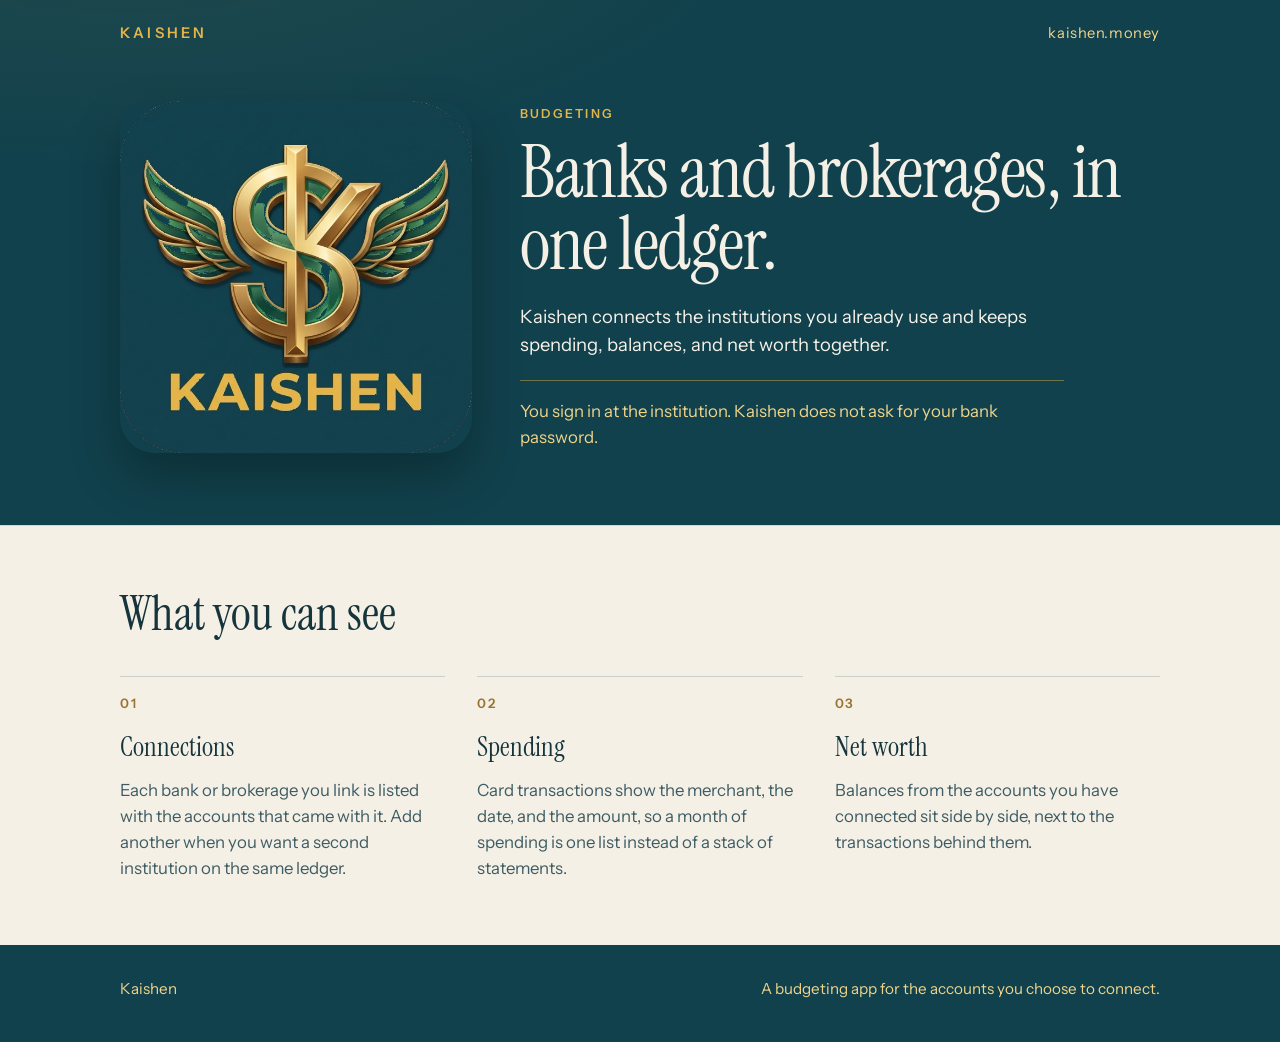
==== index.html @ 2307e4f7 "Add the public Kaishen page for kaishen.money. Co-authored-by: Cursor <cursoragent@cursor.com>" ====
<!DOCTYPE html>
<html lang="en">
  <head>
    <meta charset="utf-8" />
    <meta name="viewport" content="width=device-width, initial-scale=1" />
    <title>Kaishen</title>
    <meta
      name="description"
      content="Kaishen is a budgeting app for banks and brokerages. Connect an institution and see spending, balances, and net worth in one place."
    />
    <meta name="theme-color" content="#11414c" />
    <link rel="icon" href="favicon.png" type="image/png" />
    <link rel="apple-touch-icon" href="apple-touch-icon.png" />
    <link rel="preconnect" href="https://fonts.googleapis.com" />
    <link rel="preconnect" href="https://fonts.gstatic.com" crossorigin />
    <link
      href="https://fonts.googleapis.com/css2?family=Instrument+Sans:ital,wght@0,400;0,500;0,600;1,400&family=Instrument+Serif:ital@0;1&display=swap"
      rel="stylesheet"
    />
    <link rel="stylesheet" href="styles.css" />
  </head>
  <body>
    <header class="top">
      <a class="wordmark" href="/">Kaishen</a>
      <span class="domain">kaishen.money</span>
    </header>

    <main>
      <section class="hero">
        <img
          class="mark"
          src="icon.png"
          width="640"
          height="640"
          alt="Kaishen icon: a gold winged dollar sign on deep teal"
        />
        <div class="hero-copy">
          <p class="eyebrow">Budgeting</p>
          <h1>Banks and brokerages, in one ledger.</h1>
          <p class="lead">
            Kaishen connects the institutions you already use and keeps spending,
            balances, and net worth together.
          </p>
          <p class="note">
            You sign in at the institution. Kaishen does not ask for your bank password.
          </p>
        </div>
      </section>

      <section class="sheet" aria-labelledby="see-heading">
        <h2 id="see-heading">What you can see</h2>
        <ol class="features">
          <li>
            <h3>Connections</h3>
            <p>
              Each bank or brokerage you link is listed with the accounts that came
              with it. Add another when you want a second institution on the same ledger.
            </p>
          </li>
          <li>
            <h3>Spending</h3>
            <p>
              Card transactions show the merchant, the date, and the amount, so a
              month of spending is one list instead of a stack of statements.
            </p>
          </li>
          <li>
            <h3>Net worth</h3>
            <p>
              Balances from the accounts you have connected sit side by side, next
              to the transactions behind them.
            </p>
          </li>
        </ol>
      </section>
    </main>

    <footer>
      <p>Kaishen</p>
      <p>A budgeting app for the accounts you choose to connect.</p>
    </footer>
  </body>
</html>
---- styles.css ----
:root {
  --teal: #11414c;
  --teal-deep: #0c333c;
  --gold: #e3b44a;
  --gold-soft: #f0d48a;
  --ivory: #f4f0e6;
  --ink: #16343c;
  --muted: #3e5c64;
  --line: rgba(227, 180, 74, 0.45);
  --serif: "Instrument Serif", "Iowan Old Style", Palatino, serif;
  --sans: "Instrument Sans", "Avenir Next", "Segoe UI", sans-serif;
}

* {
  box-sizing: border-box;
}

html {
  background: var(--teal);
}

body {
  margin: 0;
  min-height: 100%;
  color: var(--ivory);
  background:
    radial-gradient(1200px 500px at 10% -10%, rgba(227, 180, 74, 0.08), transparent 55%),
    var(--teal);
  font-family: var(--sans);
  font-size: 1.05rem;
  line-height: 1.55;
}

a {
  color: inherit;
  text-decoration-thickness: 1px;
  text-underline-offset: 0.2em;
}

.top {
  display: flex;
  justify-content: space-between;
  align-items: baseline;
  gap: 1rem;
  max-width: 68rem;
  margin: 0 auto;
  padding: 1.4rem 1.5rem 0;
}

.wordmark {
  font-family: var(--sans);
  font-weight: 600;
  letter-spacing: 0.22em;
  text-transform: uppercase;
  text-decoration: none;
  color: var(--gold);
  font-size: 0.92rem;
}

.domain {
  color: var(--gold-soft);
  letter-spacing: 0.04em;
  font-size: 0.92rem;
}

.hero {
  display: grid;
  grid-template-columns: minmax(12rem, 22rem) 1fr;
  gap: 3rem;
  align-items: center;
  max-width: 68rem;
  margin: 0 auto;
  padding: 3.5rem 1.5rem 4.5rem;
}

.mark {
  width: min(100%, 22rem);
  height: auto;
  border-radius: 2.2rem;
  display: block;
  box-shadow: 0 24px 50px rgba(0, 0, 0, 0.28);
}

.eyebrow {
  margin: 0 0 0.8rem;
  color: var(--gold);
  letter-spacing: 0.18em;
  text-transform: uppercase;
  font-size: 0.78rem;
  font-weight: 600;
}

h1 {
  margin: 0;
  font-family: var(--serif);
  font-weight: 400;
  font-size: clamp(2.6rem, 6vw, 4.6rem);
  line-height: 0.98;
  letter-spacing: -0.02em;
}

.lead {
  max-width: 36rem;
  margin: 1.4rem 0 0;
  font-size: 1.15rem;
  color: #f7f3ea;
}

.note {
  max-width: 34rem;
  margin: 1.25rem 0 0;
  padding-top: 1.1rem;
  border-top: 1px solid var(--line);
  color: var(--gold-soft);
}

.sheet {
  background: var(--ivory);
  color: var(--ink);
  border-top: 1px solid var(--line);
}

.sheet h2 {
  max-width: 68rem;
  margin: 0 auto;
  padding: 3.2rem 1.5rem 0;
  font-family: var(--serif);
  font-weight: 400;
  font-size: clamp(2rem, 4vw, 3rem);
}

.features {
  list-style: none;
  margin: 0 auto;
  padding: 1.5rem 1.5rem 4rem;
  max-width: 68rem;
  display: grid;
  grid-template-columns: repeat(3, 1fr);
  gap: 2rem;
  counter-reset: feature;
}

.features li {
  counter-increment: feature;
  padding-top: 1rem;
  border-top: 1px solid rgba(17, 65, 76, 0.18);
}

.features li::before {
  content: counter(feature, decimal-leading-zero);
  display: block;
  margin-bottom: 0.8rem;
  color: #9a7430;
  font-size: 0.82rem;
  letter-spacing: 0.14em;
  font-weight: 600;
}

.features h3 {
  margin: 0 0 0.55rem;
  font-family: var(--serif);
  font-size: 1.7rem;
  font-weight: 400;
}

.features p {
  margin: 0;
  color: var(--muted);
}

footer {
  max-width: 68rem;
  margin: 0 auto;
  padding: 2rem 1.5rem 2.6rem;
  display: flex;
  justify-content: space-between;
  gap: 1rem;
  color: var(--gold-soft);
  font-size: 0.95rem;
}

footer p {
  margin: 0;
}

@media (max-width: 800px) {
  .hero,
  .features,
  footer,
  .top {
    display: block;
  }

  .hero {
    padding-top: 2.2rem;
  }

  .mark {
    margin-bottom: 1.8rem;
  }

  .domain,
  footer p + p {
    display: block;
    margin-top: 0.4rem;
  }

  .features li + li {
    margin-top: 0.4rem;
  }
}
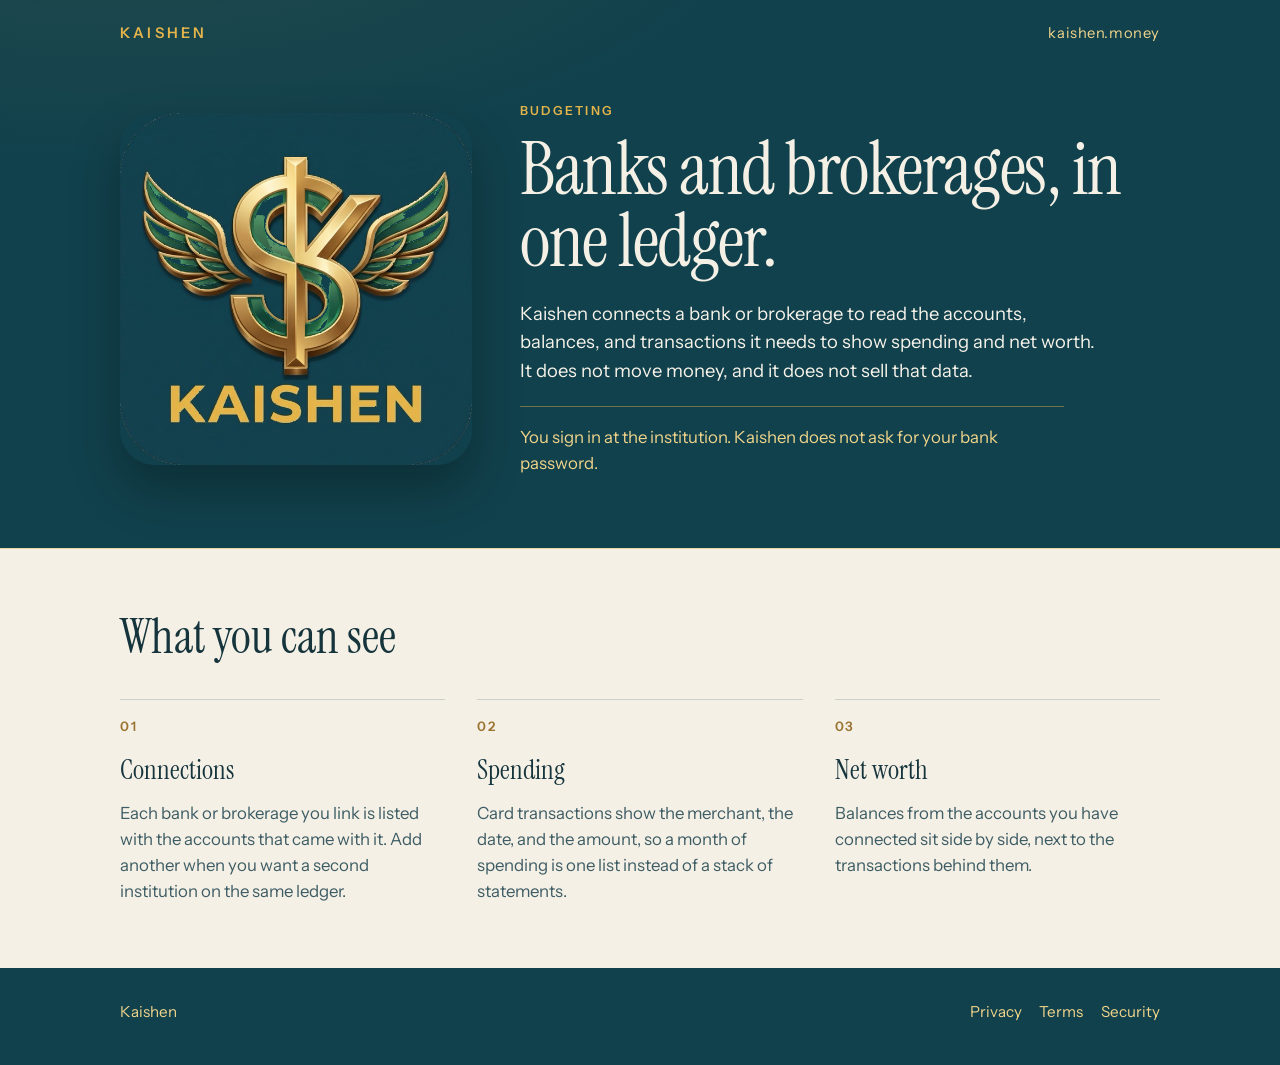
==== commit 466d72ef: "Describe data use and add privacy, terms, and security pages. Co-authored-by: Cursor <cursoragent@cu" ====
--- a/index.html
+++ b/index.html
@@ -38,8 +38,9 @@
           <p class="eyebrow">Budgeting</p>
           <h1>Banks and brokerages, in one ledger.</h1>
           <p class="lead">
-            Kaishen connects the institutions you already use and keeps spending,
-            balances, and net worth together.
+            Kaishen connects a bank or brokerage to read the accounts, balances,
+            and transactions it needs to show spending and net worth. It does not
+            move money, and it does not sell that data.
           </p>
           <p class="note">
             You sign in at the institution. Kaishen does not ask for your bank password.
@@ -77,7 +78,11 @@
 
     <footer>
       <p>Kaishen</p>
-      <p>A budgeting app for the accounts you choose to connect.</p>
+      <nav class="legal">
+        <a href="privacy.html">Privacy</a>
+        <a href="terms.html">Terms</a>
+        <a href="security.html">Security</a>
+      </nav>
     </footer>
   </body>
 </html>
--- a/styles.css
+++ b/styles.css
@@ -183,6 +183,48 @@
   margin: 0;
 }
 
+.legal {
+  display: flex;
+  gap: 1.1rem;
+}
+
+.legal a {
+  color: var(--gold-soft);
+  text-decoration: none;
+}
+
+.page {
+  max-width: 42rem;
+  margin: 0 auto;
+  padding: 3rem 1.5rem 4.5rem;
+  overflow-wrap: break-word;
+}
+
+.page h1 {
+  font-size: clamp(2.4rem, 5vw, 3.6rem);
+}
+
+.page h2 {
+  margin: 2rem 0 0.35rem;
+  font-family: var(--serif);
+  font-weight: 400;
+  font-size: 1.55rem;
+}
+
+.page p,
+.page li {
+  color: #f7f3ea;
+}
+
+.page a {
+  color: var(--gold-soft);
+}
+
+.page ul {
+  margin: 0.4rem 0 0;
+  padding-left: 1.2rem;
+}
+
 @media (max-width: 800px) {
   .hero,
   .features,
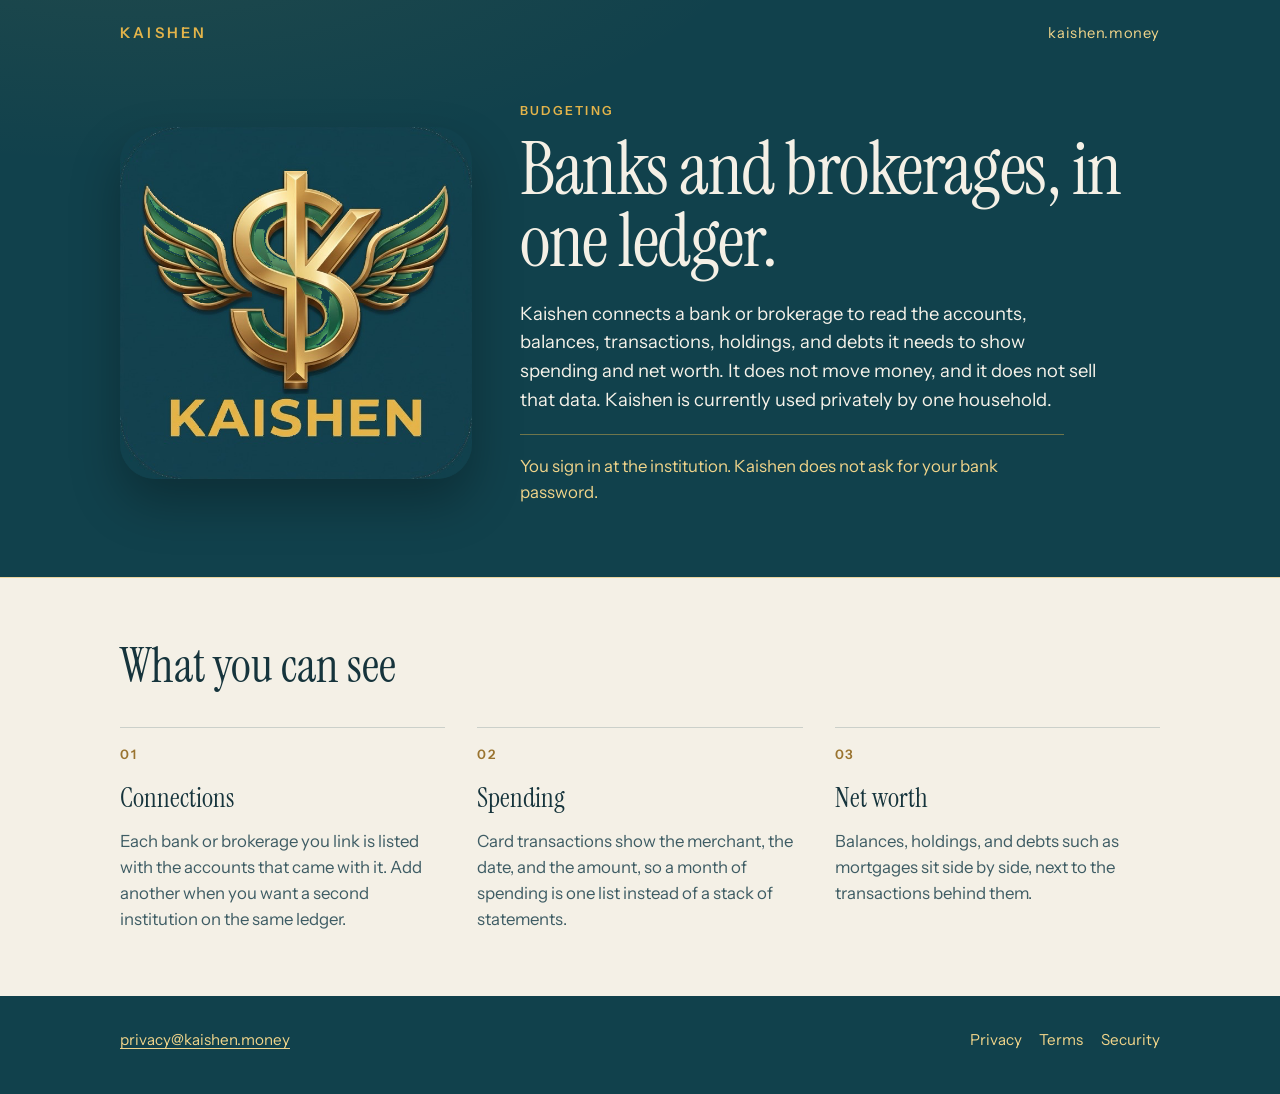
==== commit 64d9ae99: "State the data Kaishen keeps, how it is deleted, and how to reach the operator. Co-authored-by: Curs" ====
--- a/index.html
+++ b/index.html
@@ -6,7 +6,7 @@
     <title>Kaishen</title>
     <meta
       name="description"
-      content="Kaishen is a budgeting app for banks and brokerages. Connect an institution and see spending, balances, and net worth in one place."
+      content="Kaishen is a budgeting app for your bank and brokerage accounts. Connect an institution and see spending, balances, and net worth in one place."
     />
     <meta name="theme-color" content="#11414c" />
     <link rel="icon" href="favicon.png" type="image/png" />
@@ -39,8 +39,9 @@
           <h1>Banks and brokerages, in one ledger.</h1>
           <p class="lead">
             Kaishen connects a bank or brokerage to read the accounts, balances,
-            and transactions it needs to show spending and net worth. It does not
-            move money, and it does not sell that data.
+            transactions, holdings, and debts it needs to show spending and net
+            worth. It does not move money, and it does not sell that data.
+            Kaishen is currently used privately by one household.
           </p>
           <p class="note">
             You sign in at the institution. Kaishen does not ask for your bank password.
@@ -68,8 +69,8 @@
           <li>
             <h3>Net worth</h3>
             <p>
-              Balances from the accounts you have connected sit side by side, next
-              to the transactions behind them.
+              Balances, holdings, and debts such as mortgages sit side by side,
+              next to the transactions behind them.
             </p>
           </li>
         </ol>
@@ -77,7 +78,7 @@
     </main>
 
     <footer>
-      <p>Kaishen</p>
+      <p><a href="mailto:privacy@kaishen.money">privacy@kaishen.money</a></p>
       <nav class="legal">
         <a href="privacy.html">Privacy</a>
         <a href="terms.html">Terms</a>
--- a/styles.css
+++ b/styles.css
@@ -183,6 +183,10 @@
   margin: 0;
 }
 
+footer a {
+  color: var(--gold-soft);
+}
+
 .legal {
   display: flex;
   gap: 1.1rem;
